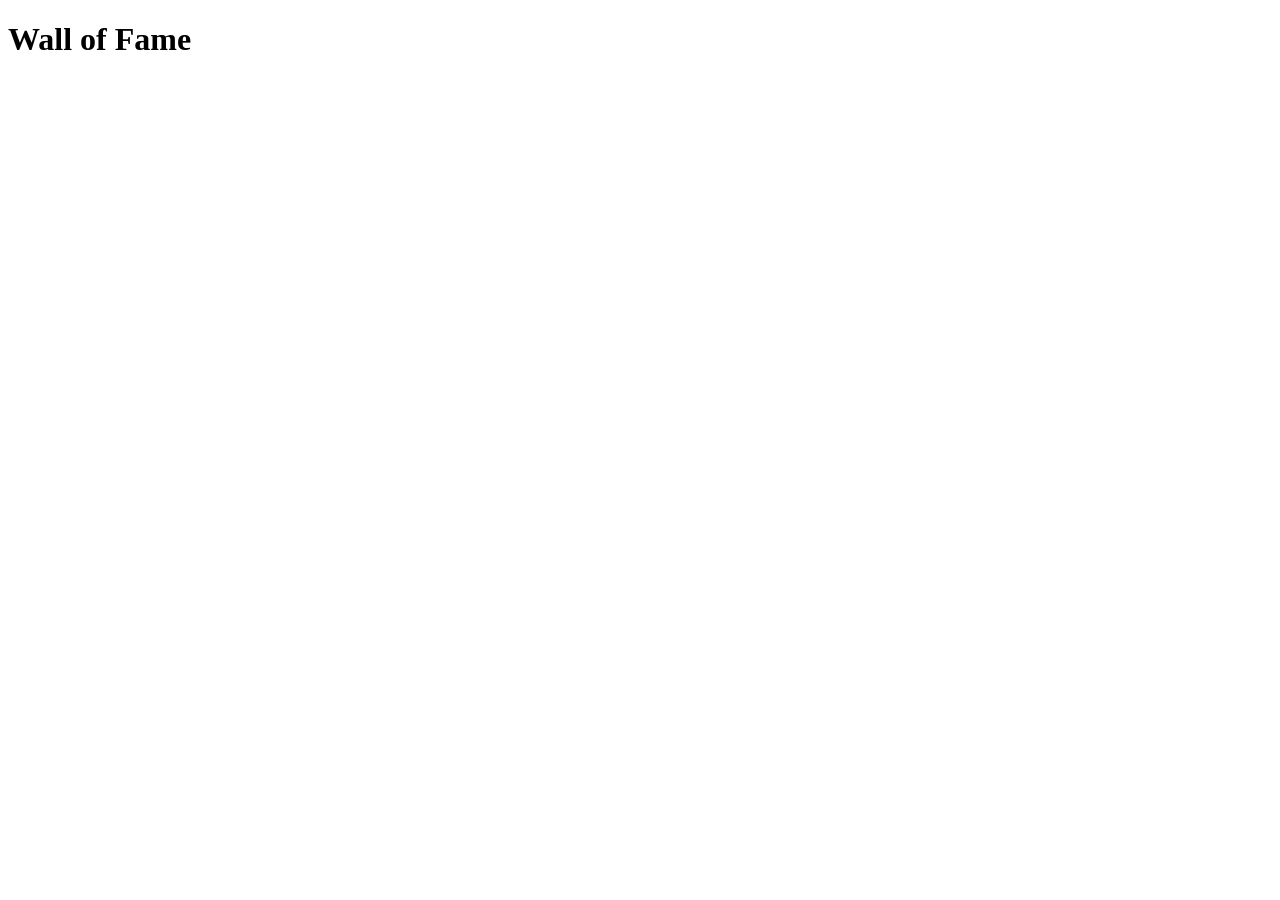
==== index.html @ 2cded3b5 "commit mit deploy workflow" ====
<!DOCTYPE html>
<html lang="de">
<head>
    <meta charset="UTF-8">
    <meta name="viewport" content="width=device-width, initial-scale=1.0">
    <title>Corabell Mag · Highlight-Reel einer Lovestory</title>
    <link rel="preconnect" href="https://fonts.googleapis.com">
    <link rel="preconnect" href="https://fonts.gstatic.com" crossorigin>
    <link href="https://fonts.googleapis.com/css2?family=Dancing+Script:wght@600;700&family=Nunito:wght@400;600;700;800&display=swap" rel="stylesheet">
</head>
<body>
    <h1>Wall of Fame</h1>
</body>
</html>
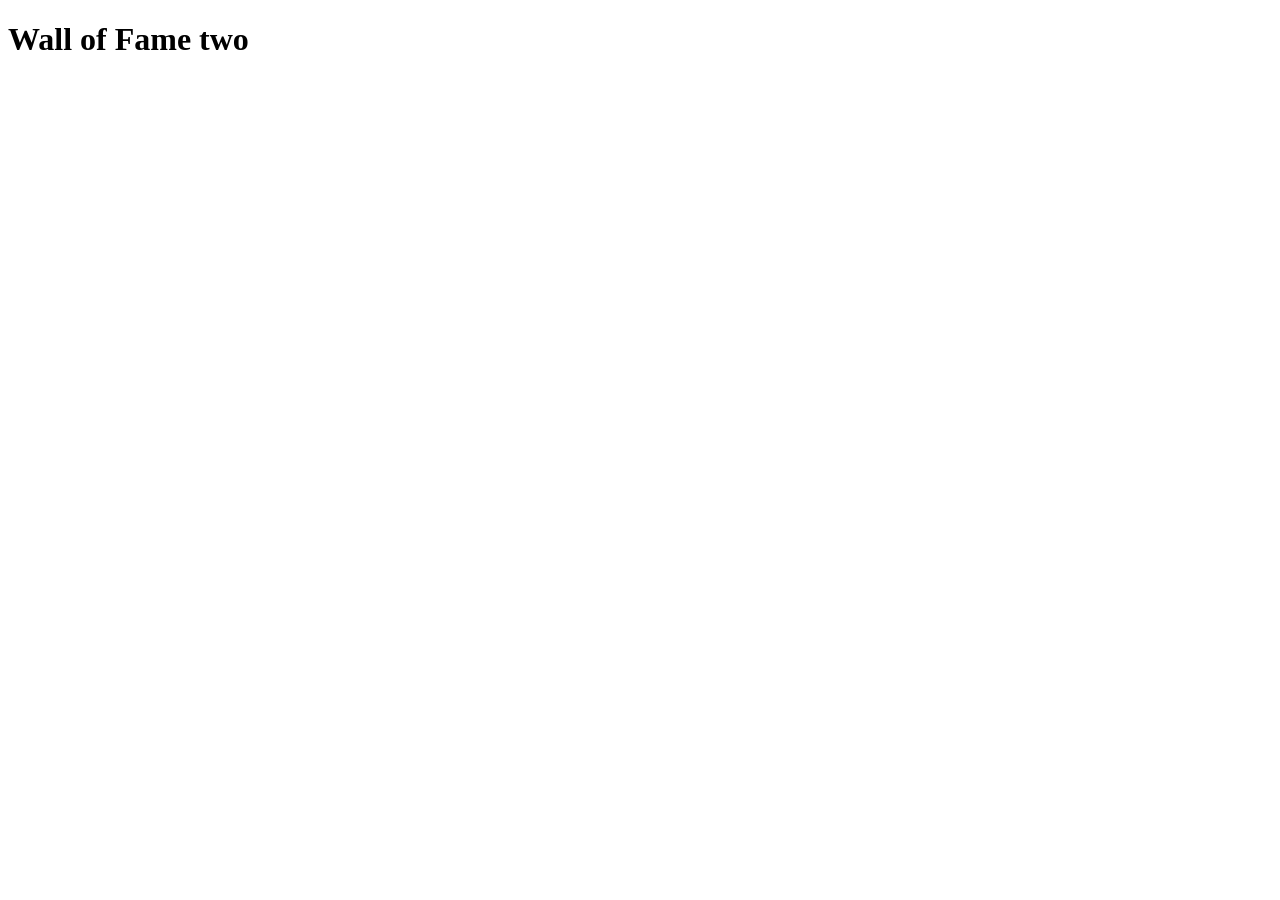
==== commit 7a4a13d5: "commit mit deploy workflow" ====
--- a/index.html
+++ b/index.html
@@ -9,6 +9,6 @@
     <link href="https://fonts.googleapis.com/css2?family=Dancing+Script:wght@600;700&family=Nunito:wght@400;600;700;800&display=swap" rel="stylesheet">
 </head>
 <body>
-    <h1>Wall of Fame</h1>
+    <h1>Wall of Fame two</h1>
 </body>
 </html>
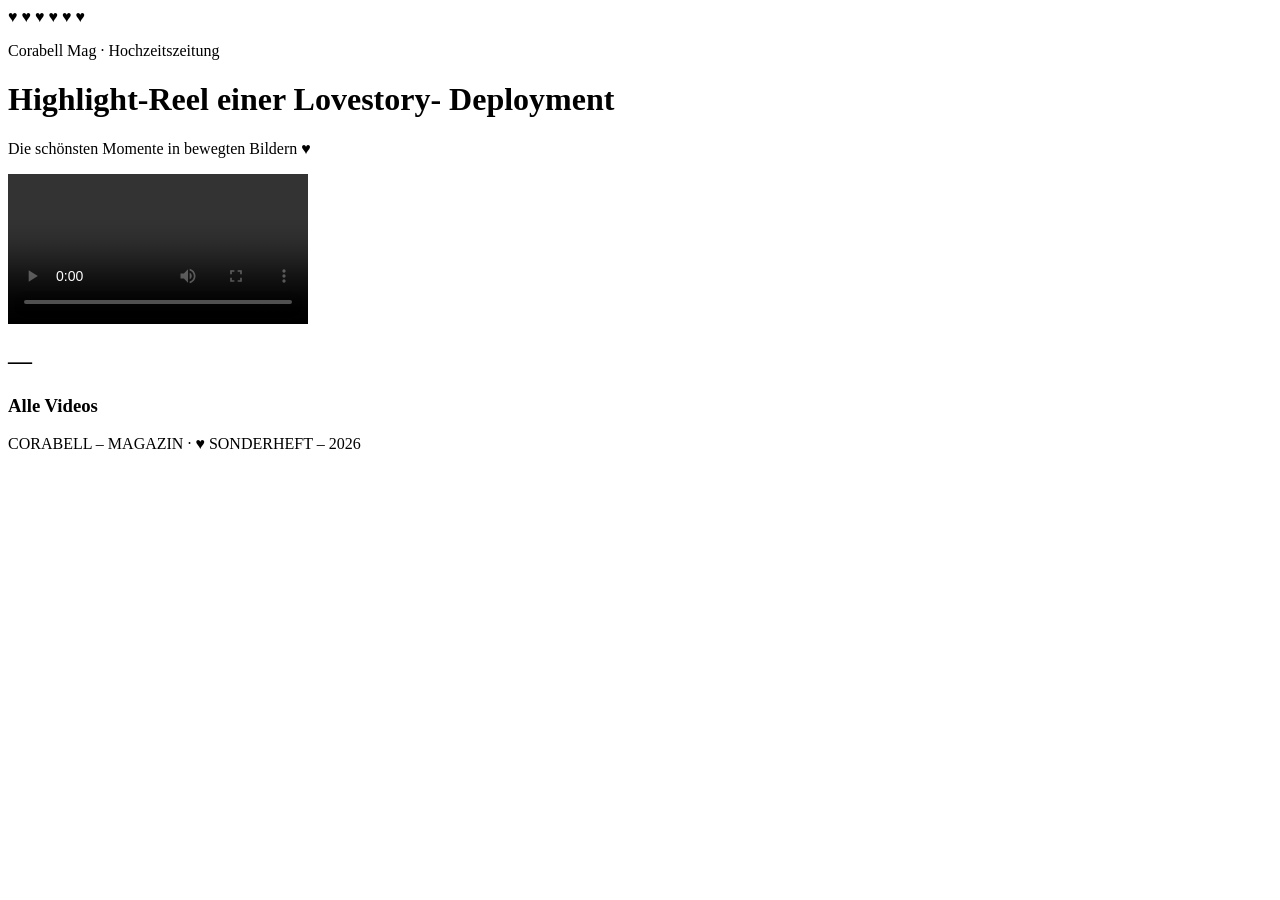
==== commit 04f78b6e: "neuer text" ====
--- a/index.html
+++ b/index.html
@@ -7,8 +7,54 @@
     <link rel="preconnect" href="https://fonts.googleapis.com">
     <link rel="preconnect" href="https://fonts.gstatic.com" crossorigin>
     <link href="https://fonts.googleapis.com/css2?family=Dancing+Script:wght@600;700&family=Nunito:wght@400;600;700;800&display=swap" rel="stylesheet">
+    <link rel="stylesheet" href="styles.css">
 </head>
 <body>
-    <h1>Wall of Fame two</h1>
+    <!-- dekorative Herzen -->
+    <div class="hearts" aria-hidden="true">
+        <span class="heart h1">♥</span>
+        <span class="heart h2">♥</span>
+        <span class="heart h3">♥</span>
+        <span class="heart h4">♥</span>
+        <span class="heart h5">♥</span>
+        <span class="heart h6">♥</span>
+    </div>
+
+    <header class="site-header">
+        <div class="wrap">
+            <p class="kicker">Corabell Mag · Hochzeitszeitung</p>
+            <h1 class="logo">Highlight-Reel einer Lovestory- Deployment</h1>
+            <p class="tagline">Die schönsten Momente in bewegten Bildern ♥</p>
+        </div>
+    </header>
+
+    <main class="wrap">
+        <!-- Hauptplayer -->
+        <section class="player-section">
+            <div class="player-frame">
+                <video id="player" controls preload="metadata" playsinline></video>
+            </div>
+            <div class="player-meta">
+                <h2 id="player-title">—</h2>
+                <p id="player-desc"></p>
+            </div>
+        </section>
+
+        <!-- Galerie -->
+        <section class="gallery-section">
+            <h3 class="section-heading">Alle Videos</h3>
+            <div id="gallery" class="gallery"></div>
+        </section>
+    </main>
+
+    <footer class="site-footer">
+        <div class="wrap footer-row">
+            <span class="footer-brand">CORABELL – MAGAZIN · <span id="year"></span></span>
+            <span class="footer-page">♥</span>
+            <span class="footer-section">SONDERHEFT – 2026</span>
+        </div>
+    </footer>
+
+    <script src="app.js"></script>
 </body>
 </html>
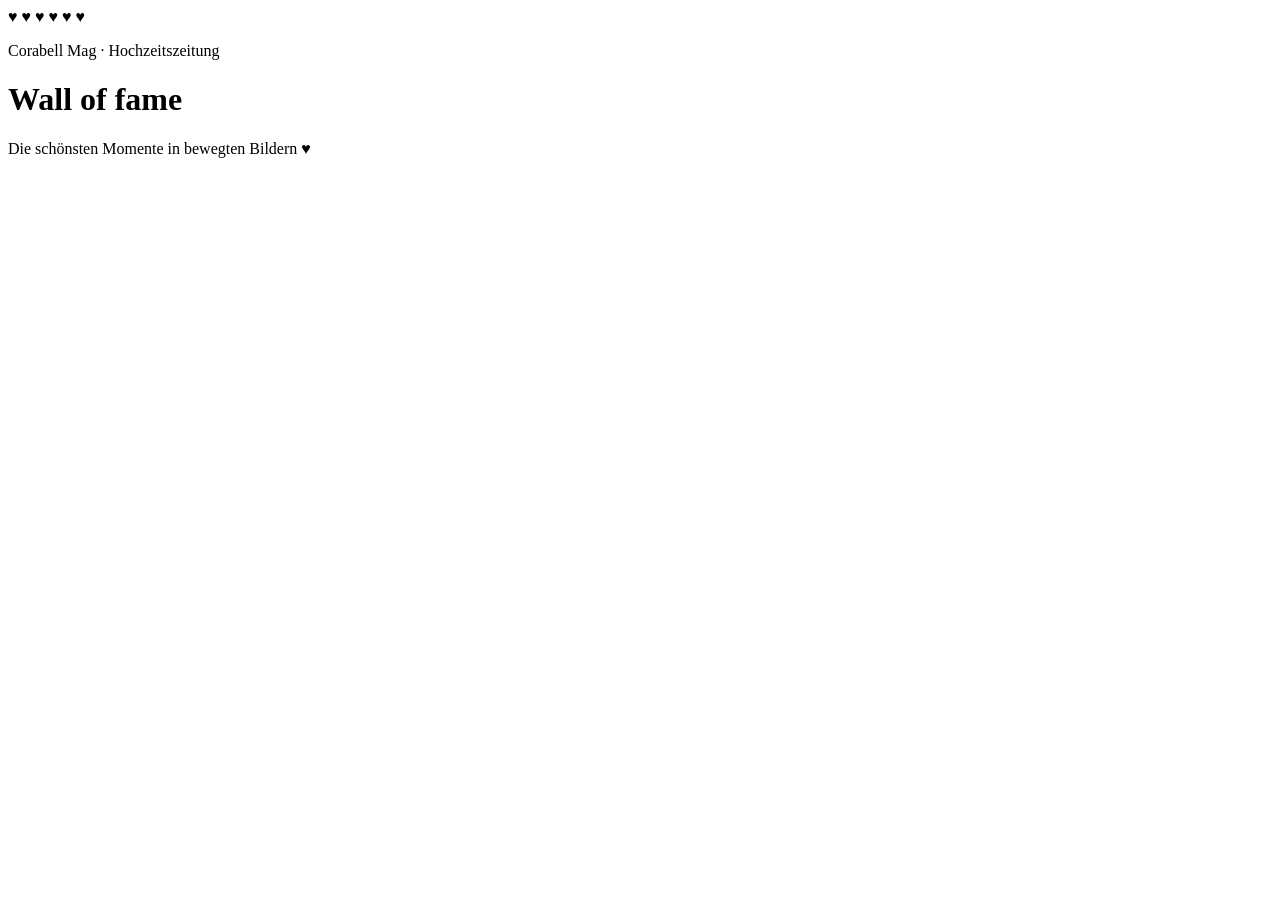
==== commit 754e4eb9: "neuer text" ====
--- a/index.html
+++ b/index.html
@@ -7,7 +7,6 @@
     <link rel="preconnect" href="https://fonts.googleapis.com">
     <link rel="preconnect" href="https://fonts.gstatic.com" crossorigin>
     <link href="https://fonts.googleapis.com/css2?family=Dancing+Script:wght@600;700&family=Nunito:wght@400;600;700;800&display=swap" rel="stylesheet">
-    <link rel="stylesheet" href="styles.css">
 </head>
 <body>
     <!-- dekorative Herzen -->
@@ -23,38 +22,9 @@
     <header class="site-header">
         <div class="wrap">
             <p class="kicker">Corabell Mag · Hochzeitszeitung</p>
-            <h1 class="logo">Highlight-Reel einer Lovestory- Deployment</h1>
+            <h1 class="logo">Wall of fame</h1>
             <p class="tagline">Die schönsten Momente in bewegten Bildern ♥</p>
         </div>
     </header>
-
-    <main class="wrap">
-        <!-- Hauptplayer -->
-        <section class="player-section">
-            <div class="player-frame">
-                <video id="player" controls preload="metadata" playsinline></video>
-            </div>
-            <div class="player-meta">
-                <h2 id="player-title">—</h2>
-                <p id="player-desc"></p>
-            </div>
-        </section>
-
-        <!-- Galerie -->
-        <section class="gallery-section">
-            <h3 class="section-heading">Alle Videos</h3>
-            <div id="gallery" class="gallery"></div>
-        </section>
-    </main>
-
-    <footer class="site-footer">
-        <div class="wrap footer-row">
-            <span class="footer-brand">CORABELL – MAGAZIN · <span id="year"></span></span>
-            <span class="footer-page">♥</span>
-            <span class="footer-section">SONDERHEFT – 2026</span>
-        </div>
-    </footer>
-
-    <script src="app.js"></script>
 </body>
 </html>
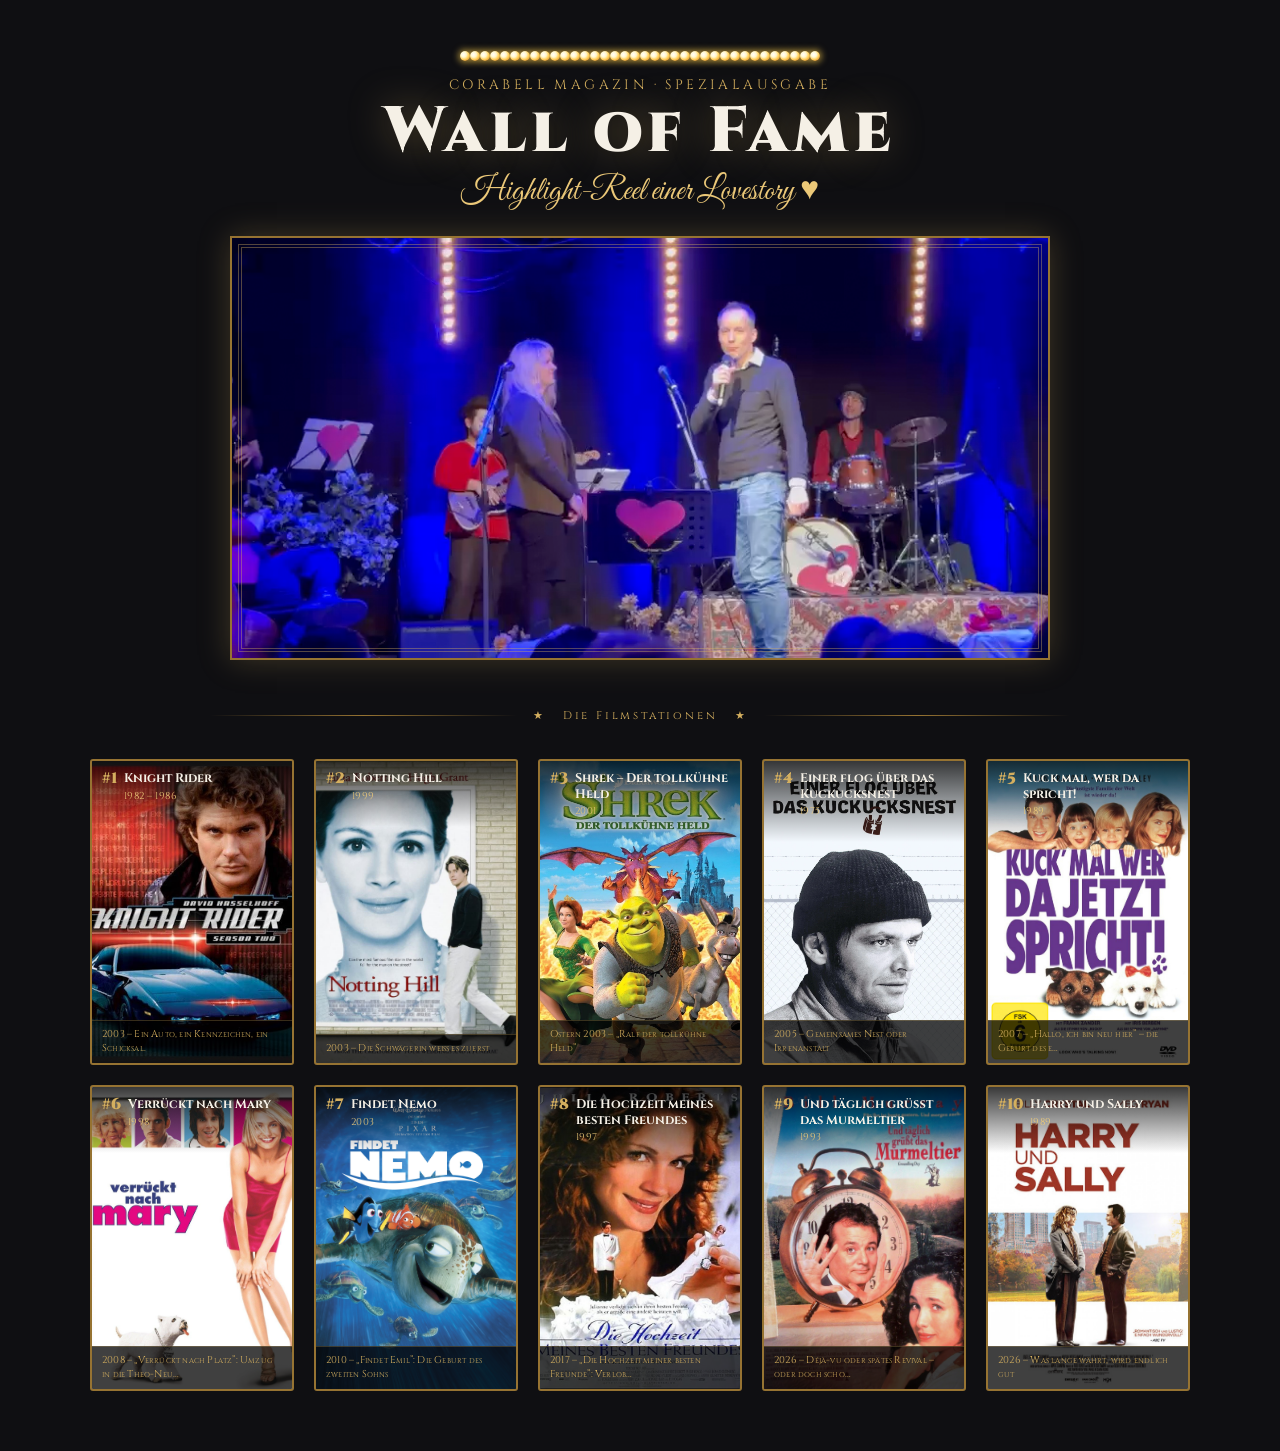
==== commit b7032f5f: "Erste Version von Claude erstellt." ====
--- a/index.html
+++ b/index.html
@@ -1,30 +1,43 @@
 <!DOCTYPE html>
 <html lang="de">
 <head>
-    <meta charset="UTF-8">
-    <meta name="viewport" content="width=device-width, initial-scale=1.0">
-    <title>Corabell Mag · Highlight-Reel einer Lovestory</title>
-    <link rel="preconnect" href="https://fonts.googleapis.com">
-    <link rel="preconnect" href="https://fonts.gstatic.com" crossorigin>
-    <link href="https://fonts.googleapis.com/css2?family=Dancing+Script:wght@600;700&family=Nunito:wght@400;600;700;800&display=swap" rel="stylesheet">
+  <meta charset="UTF-8">
+  <meta name="viewport" content="width=device-width, initial-scale=1.0">
+  <title>Corabell Mag · Wall of Fame</title>
+  <link rel="preconnect" href="https://fonts.googleapis.com">
+  <link rel="preconnect" href="https://fonts.gstatic.com" crossorigin>
+  <link rel="stylesheet" href="css/base.css">
+  <link rel="stylesheet" href="css/overview.css">
 </head>
 <body>
-    <!-- dekorative Herzen -->
-    <div class="hearts" aria-hidden="true">
-        <span class="heart h1">♥</span>
-        <span class="heart h2">♥</span>
-        <span class="heart h3">♥</span>
-        <span class="heart h4">♥</span>
-        <span class="heart h5">♥</span>
-        <span class="heart h6">♥</span>
+
+  <header class="site-header">
+    <!-- Dekorative Lauflicht-Reihe -->
+    <div id="headerDeco" class="header-deco" aria-hidden="true"></div>
+
+    <div class="header-titles">
+      <p class="header-kicker">Corabell Magazin · Spezialausgabe</p>
+      <h1 class="header-logo">Wall of Fame</h1>
+      <p class="header-tagline">Highlight-Reel einer Lovestory ♥</p>
     </div>
 
-    <header class="site-header">
-        <div class="wrap">
-            <p class="kicker">Corabell Mag · Hochzeitszeitung</p>
-            <h1 class="logo">Wall of fame</h1>
-            <p class="tagline">Die schönsten Momente in bewegten Bildern ♥</p>
-        </div>
-    </header>
+    <!-- Hero-Foto -->
+    <div class="hero-photo">
+      <img src="restetst/test.png" alt="Corabell – Ein Abend voller Erinnerungen">
+    </div>
+  </header>
+
+  <main>
+    <div class="section-divider" aria-hidden="true">
+      <span class="section-divider-text">★ &nbsp; Die Filmstationen &nbsp; ★</span>
+    </div>
+
+    <div class="card-grid" id="cardGrid" role="list" aria-label="Alle Walk-of-Fame Einträge">
+      <!-- Karten werden per JS eingefügt -->
+    </div>
+  </main>
+
+  <script src="js/data.js"></script>
+  <script src="js/overview.js"></script>
 </body>
 </html>
--- a/css/base.css
+++ b/css/base.css
@@ -0,0 +1,72 @@
+@import url('https://fonts.googleapis.com/css2?family=Cinzel:wght@400;600;700;900&family=Great+Vibes&family=Special+Elite&display=swap');
+
+:root {
+  --bg:          #0F0F12;
+  --gold:        #D4AF5F;
+  --gold-light:  #EBC878;
+  --gold-dark:   #967332;
+  --star-pink:   #FAD2D7;
+  --cream:       #F5F0E6;
+  --marquee-bg:  #f0ede2;
+  --dark-frame:  #1a0e08;
+
+  --font-cinzel:  'Cinzel', serif;
+  --font-script:  'Great Vibes', cursive;
+  --font-marquee: 'Special Elite', monospace;
+}
+
+*, *::before, *::after { box-sizing: border-box; margin: 0; padding: 0; }
+
+html { scroll-behavior: smooth; }
+
+body {
+  background: var(--bg);
+  color: var(--cream);
+  font-family: var(--font-cinzel);
+  min-height: 100vh;
+  overflow-x: hidden;
+}
+
+/* ── Bulb component (shared overview + detail) ─── */
+.bulb-row {
+  display: flex;
+  justify-content: space-around;
+  align-items: center;
+  padding: 3px 0;
+}
+.bulb {
+  width: 13px;
+  height: 13px;
+  border-radius: 50%;
+  background: radial-gradient(circle at 38% 35%, #ffffff, #fff9d4 30%, #ffd060 55%, #c87a1f 85%);
+  box-shadow: 0 0 6px 2px rgba(255,210,80,.55);
+  animation: bulbBlink 1.6s infinite alternate ease-in-out;
+  flex-shrink: 0;
+}
+.bulb:nth-child(even) { animation-delay: .8s; }
+.bulb:nth-child(3n)   { animation-delay: .4s; }
+
+@keyframes bulbBlink {
+  from { opacity: .28; box-shadow: 0 0 3px 1px rgba(255,210,80,.2); }
+  to   { opacity: 1;   box-shadow: 0 0 10px 4px rgba(255,220,80,.7); }
+}
+
+/* ── Marquee sign (shared) ─────────────────────── */
+.marquee-sign {
+  background: linear-gradient(180deg, #2a1810, #1a0e08 50%, #2a1810);
+  border-radius: 3px;
+  padding: 8px 10px;
+}
+.marquee-board {
+  background: linear-gradient(180deg, #fafaf3, #f0ede2 55%, #e8e3d4);
+  padding: 14px 22px;
+  box-shadow: inset 0 1px 0 rgba(255,255,255,.45), inset 0 -1px 0 rgba(0,0,0,.15);
+}
+.marquee-text {
+  font-family: var(--font-marquee);
+  color: #1a1000;
+  text-align: center;
+  line-height: 1.45;
+  font-size: clamp(.75rem, 2vw, 1.05rem);
+  min-height: 1.5em;
+}
--- a/css/overview.css
+++ b/css/overview.css
@@ -0,0 +1,203 @@
+/* ════════════════════════════════════════
+   ÜBERSICHTSSEITE
+   ════════════════════════════════════════ */
+
+/* ── Site Header ─────────────────────── */
+.site-header {
+  position: relative;
+  text-align: center;
+  padding: 40px 20px 0;
+  overflow: hidden;
+}
+
+.header-deco {
+  display: flex;
+  justify-content: center;
+  gap: 2px;
+  padding: 8px 0 12px;
+}
+.header-deco .bulb { width: 10px; height: 10px; }
+
+.header-titles {
+  margin-bottom: 24px;
+}
+.header-kicker {
+  font-family: var(--font-cinzel);
+  font-size: clamp(.65rem, 1.5vw, .85rem);
+  letter-spacing: .25em;
+  color: var(--gold);
+  text-transform: uppercase;
+  margin-bottom: 6px;
+}
+.header-logo {
+  font-family: var(--font-cinzel);
+  font-weight: 900;
+  font-size: clamp(2rem, 7vw, 4rem);
+  color: var(--cream);
+  letter-spacing: .08em;
+  line-height: 1;
+  text-shadow: 0 0 40px rgba(212,175,95,.4);
+}
+.header-tagline {
+  font-family: var(--font-script);
+  font-size: clamp(1.2rem, 3vw, 2rem);
+  color: var(--gold-light);
+  margin-top: 6px;
+}
+
+/* Hero photo */
+.hero-photo {
+  position: relative;
+  max-width: 820px;
+  margin: 0 auto 48px;
+  border: 2px solid var(--gold-dark);
+  box-shadow: 0 0 30px rgba(212,175,95,.25);
+  overflow: hidden;
+}
+.hero-photo::before,
+.hero-photo::after {
+  content: '';
+  position: absolute;
+  inset: 6px;
+  border: 1px solid rgba(212,175,95,.4);
+  pointer-events: none;
+  z-index: 1;
+}
+.hero-photo::after { inset: 9px; }
+.hero-photo img {
+  width: 100%;
+  display: block;
+  max-height: 420px;
+  object-fit: cover;
+  object-position: center top;
+}
+
+/* Section divider */
+.section-divider {
+  display: flex;
+  align-items: center;
+  gap: 16px;
+  max-width: 900px;
+  margin: 0 auto 36px;
+  padding: 0 20px;
+}
+.section-divider::before,
+.section-divider::after {
+  content: '';
+  flex: 1;
+  height: 1px;
+  background: linear-gradient(90deg, transparent, var(--gold-dark), transparent);
+}
+.section-divider-text {
+  font-family: var(--font-cinzel);
+  font-size: .7rem;
+  letter-spacing: .25em;
+  color: var(--gold);
+  white-space: nowrap;
+}
+
+/* ── Card Grid ───────────────────────── */
+main { padding: 0 20px 60px; }
+
+.card-grid {
+  display: grid;
+  grid-template-columns: repeat(auto-fill, minmax(200px, 1fr));
+  gap: 20px;
+  max-width: 1100px;
+  margin: 0 auto;
+}
+
+@media (min-width: 600px)  { .card-grid { grid-template-columns: repeat(3, 1fr); } }
+@media (min-width: 900px)  { .card-grid { grid-template-columns: repeat(4, 1fr); } }
+@media (min-width: 1200px) { .card-grid { grid-template-columns: repeat(5, 1fr); } }
+
+/* ── Teaser Card ─────────────────────── */
+.teaser-card {
+  position: relative;
+  display: block;
+  text-decoration: none;
+  aspect-ratio: 2/3;
+  overflow: hidden;
+  border: 2px solid var(--gold-dark);
+  border-radius: 3px;
+  background: linear-gradient(145deg, #1a0a1a, #0a0a1a);
+  cursor: pointer;
+
+  /* entrance: start hidden */
+  opacity: 0;
+  transform: translateY(28px) scale(.97);
+  transition: opacity .5s ease, transform .5s ease, border-color .3s;
+  transition-delay: calc(var(--i, 0) * 70ms);
+}
+.teaser-card.is-visible {
+  opacity: 1;
+  transform: translateY(0) scale(1);
+}
+.teaser-card:hover {
+  border-color: var(--gold);
+  box-shadow: 0 0 18px rgba(212,175,95,.35);
+}
+
+/* Poster image */
+.teaser-img {
+  position: absolute;
+  inset: 0;
+  background-size: cover;
+  background-position: center top;
+  transition: transform .45s ease;
+}
+.teaser-card:hover .teaser-img { transform: scale(1.06); }
+
+/* Top overlay */
+.teaser-overlay-top {
+  position: absolute;
+  top: 0; left: 0; right: 0;
+  background: linear-gradient(180deg, rgba(0,0,0,.78) 0%, rgba(0,0,0,0) 100%);
+  padding: 10px 10px 24px;
+  display: flex;
+  align-items: flex-start;
+  gap: 7px;
+}
+.teaser-nr {
+  font-family: var(--font-cinzel);
+  font-weight: 900;
+  color: var(--gold);
+  font-size: .95rem;
+  line-height: 1;
+  white-space: nowrap;
+  flex-shrink: 0;
+}
+.teaser-meta { display: flex; flex-direction: column; gap: 2px; }
+.teaser-title {
+  font-family: var(--font-cinzel);
+  font-weight: 700;
+  color: var(--cream);
+  font-size: .78rem;
+  line-height: 1.25;
+}
+.teaser-year {
+  font-family: var(--font-cinzel);
+  color: var(--gold-light);
+  font-size: .62rem;
+  letter-spacing: .05em;
+}
+
+/* Bottom lovestory label */
+.teaser-label-bar {
+  position: absolute;
+  bottom: 0; left: 0; right: 0;
+  background: rgba(0,0,0,.75);
+  padding: 7px 10px 8px;
+  border-top: 1px solid rgba(212,175,95,.25);
+  transition: transform .3s ease;
+}
+.teaser-card:hover .teaser-label-bar { transform: translateY(-3px); }
+.teaser-lovestory {
+  display: block;
+  font-family: var(--font-cinzel);
+  font-variant: small-caps;
+  color: var(--gold);
+  font-size: .62rem;
+  line-height: 1.35;
+  letter-spacing: .02em;
+}
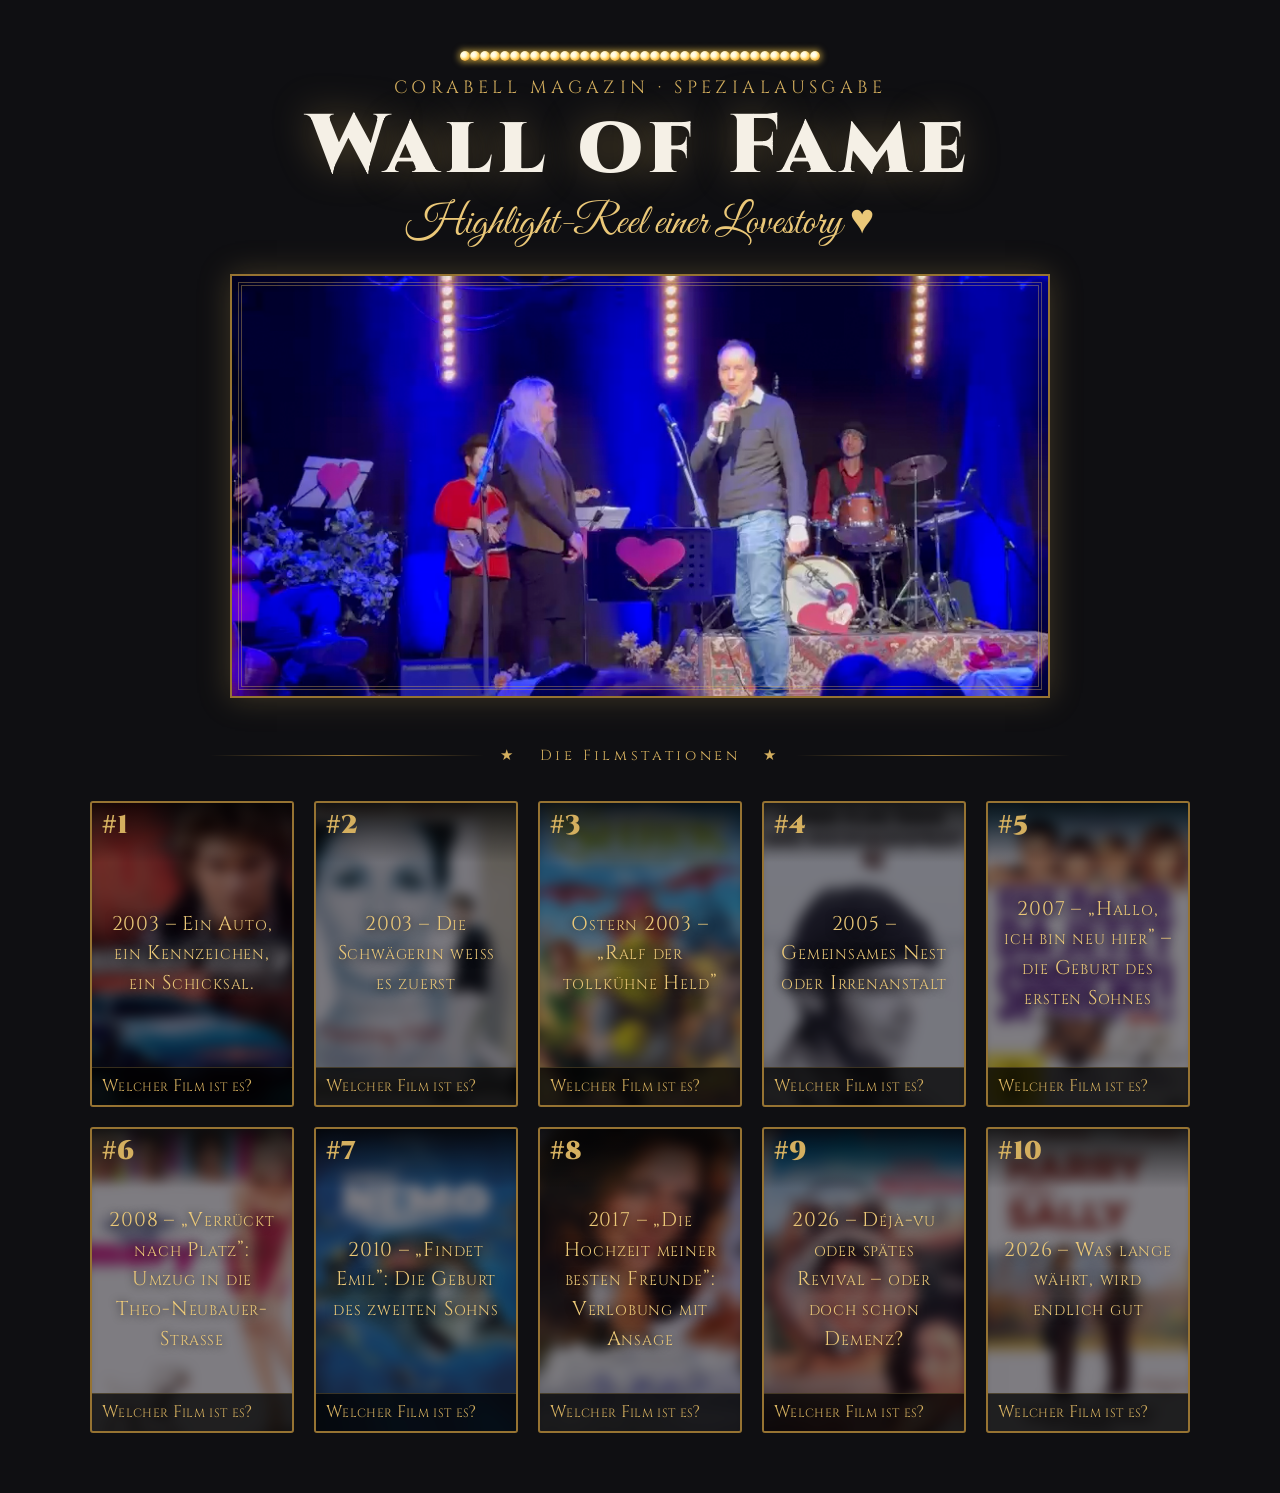
==== commit 98e7069a: "Fehler behobne" ====
--- a/index.html
+++ b/index.html
@@ -32,9 +32,9 @@
       <span class="section-divider-text">★ &nbsp; Die Filmstationen &nbsp; ★</span>
     </div>
 
-    <div class="card-grid" id="cardGrid" role="list" aria-label="Alle Walk-of-Fame Einträge">
+    <ul class="card-grid" id="cardGrid">
       <!-- Karten werden per JS eingefügt -->
-    </div>
+    </ul>
   </main>
 
   <script src="js/data.js"></script>
--- a/css/base.css
+++ b/css/base.css
@@ -67,6 +67,6 @@
   color: #1a1000;
   text-align: center;
   line-height: 1.45;
-  font-size: clamp(.75rem, 2vw, 1.05rem);
+  font-size: clamp(.98rem, 2.6vw, 1.37rem);
   min-height: 1.5em;
 }
--- a/css/overview.css
+++ b/css/overview.css
@@ -23,7 +23,7 @@
 }
 .header-kicker {
   font-family: var(--font-cinzel);
-  font-size: clamp(.65rem, 1.5vw, .85rem);
+  font-size: clamp(.85rem, 1.95vw, 1.11rem);
   letter-spacing: .25em;
   color: var(--gold);
   text-transform: uppercase;
@@ -32,7 +32,7 @@
 .header-logo {
   font-family: var(--font-cinzel);
   font-weight: 900;
-  font-size: clamp(2rem, 7vw, 4rem);
+  font-size: clamp(2.6rem, 9.1vw, 5.2rem);
   color: var(--cream);
   letter-spacing: .08em;
   line-height: 1;
@@ -40,7 +40,7 @@
 }
 .header-tagline {
   font-family: var(--font-script);
-  font-size: clamp(1.2rem, 3vw, 2rem);
+  font-size: clamp(1.56rem, 3.9vw, 2.6rem);
   color: var(--gold-light);
   margin-top: 6px;
 }
@@ -90,7 +90,7 @@
 }
 .section-divider-text {
   font-family: var(--font-cinzel);
-  font-size: .7rem;
+  font-size: .91rem;
   letter-spacing: .25em;
   color: var(--gold);
   white-space: nowrap;
@@ -100,12 +100,16 @@
 main { padding: 0 20px 60px; }
 
 .card-grid {
+  list-style: none;
+  padding: 0;
+  margin: 0 auto;
   display: grid;
   grid-template-columns: repeat(auto-fill, minmax(200px, 1fr));
   gap: 20px;
   max-width: 1100px;
-  margin: 0 auto;
-}
+}
+
+.card-grid li { display: contents; }
 
 @media (min-width: 600px)  { .card-grid { grid-template-columns: repeat(3, 1fr); } }
 @media (min-width: 900px)  { .card-grid { grid-template-columns: repeat(4, 1fr); } }
@@ -138,15 +142,48 @@
   box-shadow: 0 0 18px rgba(212,175,95,.35);
 }
 
-/* Poster image */
+/* Poster image – blurred to hide the film */
 .teaser-img {
   position: absolute;
   inset: 0;
   background-size: cover;
   background-position: center top;
-  transition: transform .45s ease;
-}
-.teaser-card:hover .teaser-img { transform: scale(1.06); }
+  filter: blur(6px);
+  transform: scale(1.1);
+  transition: transform .45s ease, filter .45s ease;
+}
+.teaser-card:hover .teaser-img {
+  transform: scale(1.14);
+  filter: blur(4px);
+}
+
+/* Dark overlay over blurred poster */
+.teaser-blur-overlay {
+  position: absolute;
+  inset: 0;
+  background: rgba(8, 4, 14, 0.52);
+}
+
+/* Centered lovestoryTitel */
+.teaser-center {
+  position: absolute;
+  inset: 0;
+  display: flex;
+  align-items: center;
+  justify-content: center;
+  padding: 48px 14px 48px;
+  text-align: center;
+  pointer-events: none;
+}
+.teaser-lovestory-center {
+  font-family: var(--font-cinzel);
+  color: var(--gold-light);
+  font-size: clamp(.94rem, 2.34vw, 1.24rem);
+  line-height: 1.5;
+  letter-spacing: .04em;
+  font-variant: small-caps;
+  text-shadow: 0 1px 8px rgba(0,0,0,.9);
+}
 
 /* Top overlay */
 .teaser-overlay-top {
@@ -162,7 +199,7 @@
   font-family: var(--font-cinzel);
   font-weight: 900;
   color: var(--gold);
-  font-size: .95rem;
+  font-size: 1.61rem;
   line-height: 1;
   white-space: nowrap;
   flex-shrink: 0;
@@ -172,13 +209,13 @@
   font-family: var(--font-cinzel);
   font-weight: 700;
   color: var(--cream);
-  font-size: .78rem;
+  font-size: 1.01rem;
   line-height: 1.25;
 }
 .teaser-year {
   font-family: var(--font-cinzel);
   color: var(--gold-light);
-  font-size: .62rem;
+  font-size: .81rem;
   letter-spacing: .05em;
 }
 
@@ -197,7 +234,7 @@
   font-family: var(--font-cinzel);
   font-variant: small-caps;
   color: var(--gold);
-  font-size: .62rem;
+  font-size: 1.05rem;
   line-height: 1.35;
   letter-spacing: .02em;
 }
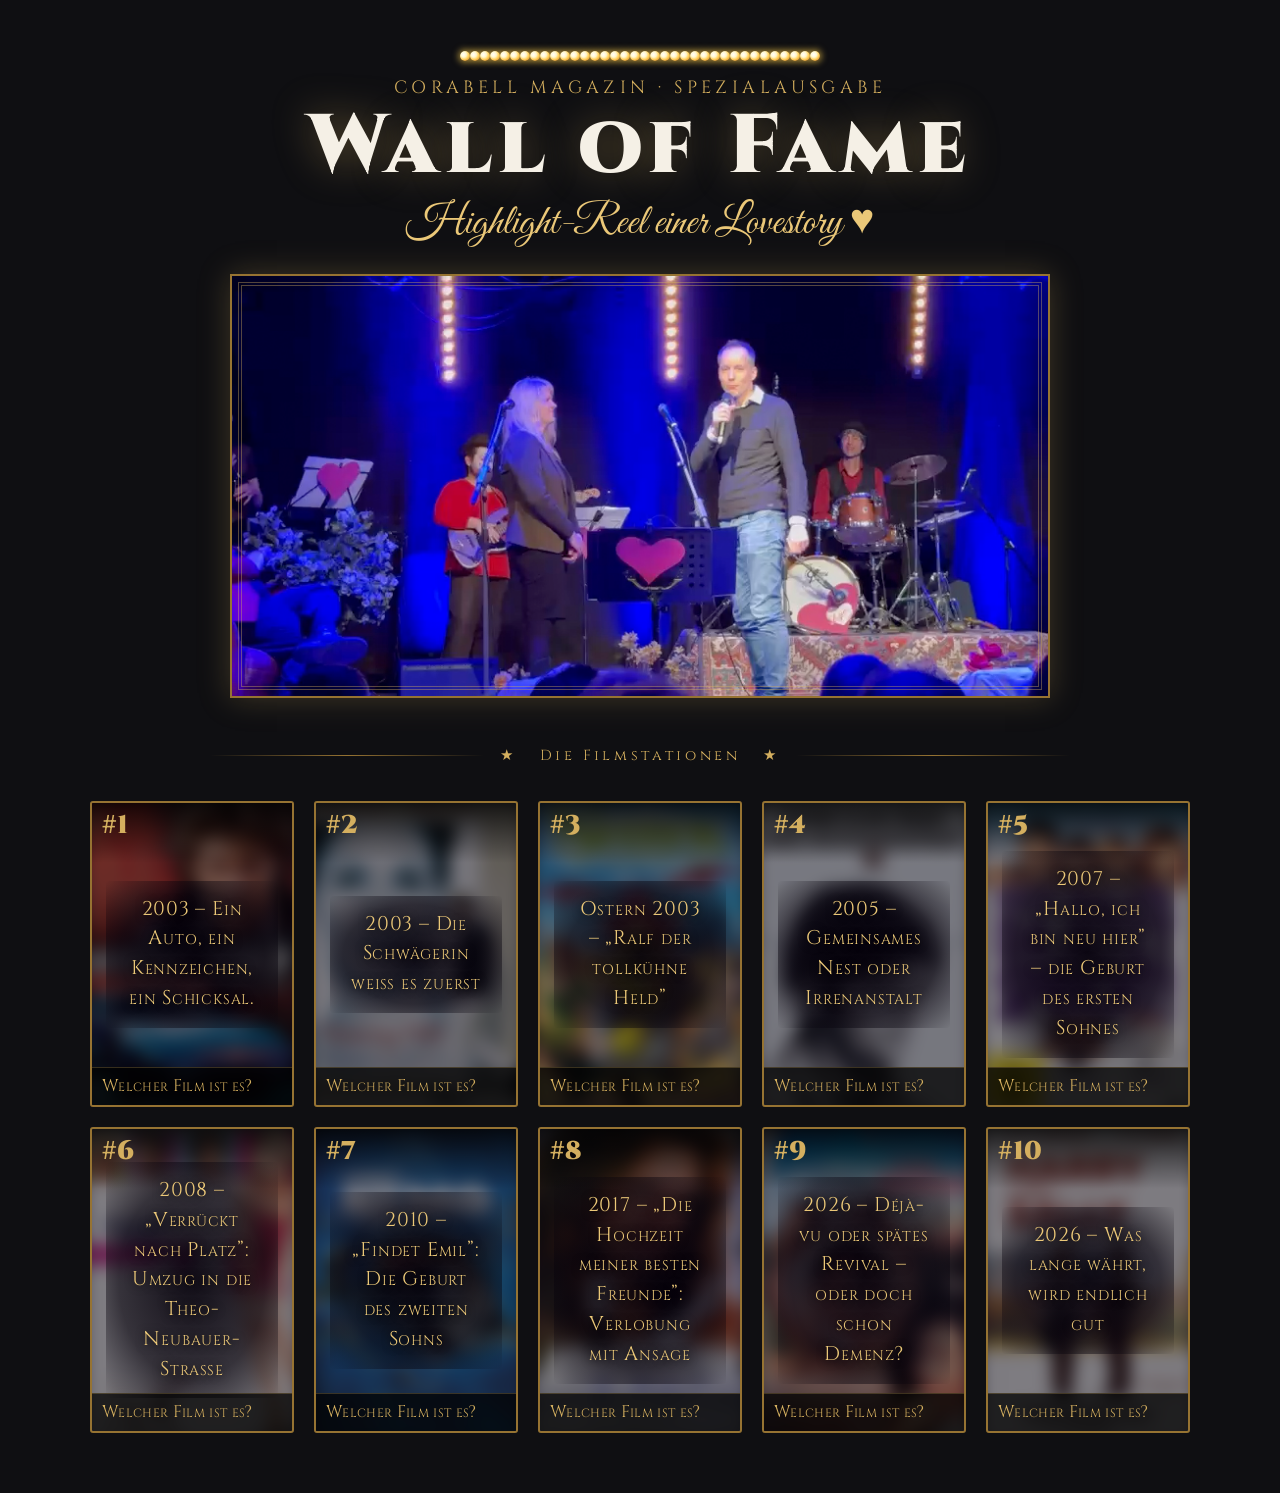
==== commit 87b2406c: "Favicon eingeführt" ====
--- a/index.html
+++ b/index.html
@@ -4,6 +4,7 @@
   <meta charset="UTF-8">
   <meta name="viewport" content="width=device-width, initial-scale=1.0">
   <title>Corabell Mag · Wall of Fame</title>
+  <link rel="icon" type="image/svg+xml" href="favicon.svg">
   <link rel="preconnect" href="https://fonts.googleapis.com">
   <link rel="preconnect" href="https://fonts.gstatic.com" crossorigin>
   <link rel="stylesheet" href="css/base.css">
--- a/css/overview.css
+++ b/css/overview.css
@@ -148,13 +148,13 @@
   inset: 0;
   background-size: cover;
   background-position: center top;
-  filter: blur(6px);
+  filter: blur(7.8px);
   transform: scale(1.1);
   transition: transform .45s ease, filter .45s ease;
 }
 .teaser-card:hover .teaser-img {
   transform: scale(1.14);
-  filter: blur(4px);
+  filter: blur(5.2px);
 }
 
 /* Dark overlay over blurred poster */
@@ -183,6 +183,9 @@
   letter-spacing: .04em;
   font-variant: small-caps;
   text-shadow: 0 1px 8px rgba(0,0,0,.9);
+  background: radial-gradient(ellipse at center, rgba(6,2,12,.9) 0%, rgba(6,2,12,.6) 60%, transparent 100%);
+  padding: 14px 20px;
+  border-radius: 3px;
 }
 
 /* Top overlay */
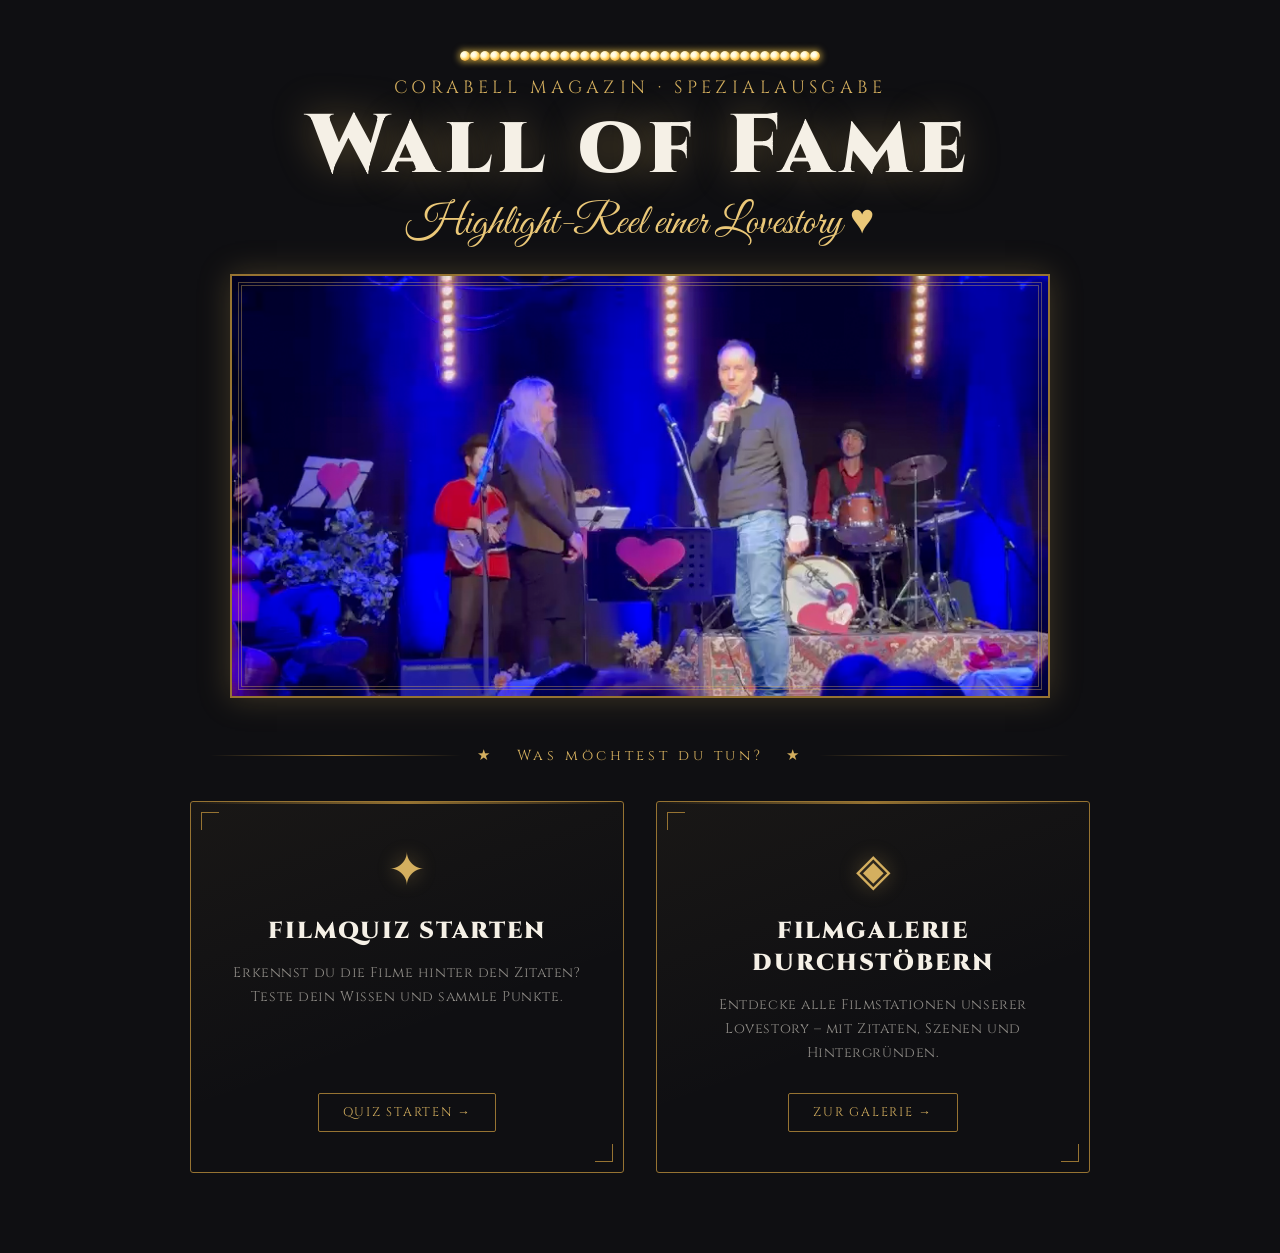
==== commit 00b83cae: "Aufteilung in INdex und Gallery" ====
--- a/index.html
+++ b/index.html
@@ -9,36 +9,56 @@
   <link rel="preconnect" href="https://fonts.gstatic.com" crossorigin>
   <link rel="stylesheet" href="css/base.css">
   <link rel="stylesheet" href="css/overview.css">
+  <link rel="stylesheet" href="css/home.css">
 </head>
 <body>
 
   <header class="site-header">
-    <!-- Dekorative Lauflicht-Reihe -->
     <div id="headerDeco" class="header-deco" aria-hidden="true"></div>
-
     <div class="header-titles">
       <p class="header-kicker">Corabell Magazin · Spezialausgabe</p>
       <h1 class="header-logo">Wall of Fame</h1>
       <p class="header-tagline">Highlight-Reel einer Lovestory ♥</p>
     </div>
-
-    <!-- Hero-Foto -->
     <div class="hero-photo">
       <img src="restetst/test.png" alt="Corabell – Ein Abend voller Erinnerungen">
     </div>
   </header>
 
-  <main>
+  <main class="home-main">
+
     <div class="section-divider" aria-hidden="true">
-      <span class="section-divider-text">★ &nbsp; Die Filmstationen &nbsp; ★</span>
+      <span class="section-divider-text">★ &nbsp; Was möchtest du tun? &nbsp; ★</span>
     </div>
 
-    <ul class="card-grid" id="cardGrid">
-      <!-- Karten werden per JS eingefügt -->
-    </ul>
+    <div class="choice-grid">
+
+      <a href="quiz.html" class="choice-card">
+        <div class="choice-deco" aria-hidden="true"></div>
+        <span class="choice-icon">✦</span>
+        <h2 class="choice-title">Filmquiz starten</h2>
+        <p class="choice-desc">Erkennst du die Filme hinter den Zitaten? Teste dein Wissen und sammle Punkte.</p>
+        <span class="choice-btn">Quiz starten →</span>
+      </a>
+
+      <a href="gallery.html" class="choice-card">
+        <div class="choice-deco" aria-hidden="true"></div>
+        <span class="choice-icon">◈</span>
+        <h2 class="choice-title">Filmgalerie durchstöbern</h2>
+        <p class="choice-desc">Entdecke alle Filmstationen unserer Lovestory – mit Zitaten, Szenen und Hintergründen.</p>
+        <span class="choice-btn">Zur Galerie →</span>
+      </a>
+
+    </div>
+
   </main>
 
   <script src="js/data.js"></script>
-  <script src="js/overview.js"></script>
+  <script>
+    document.addEventListener('DOMContentLoaded', () => {
+      const deco = document.getElementById('headerDeco');
+      if (deco) { deco.innerHTML = ''; deco.appendChild(buildBulbRow(36)); }
+    });
+  </script>
 </body>
 </html>
--- a/css/home.css
+++ b/css/home.css
@@ -0,0 +1,124 @@
+/* ════════════════════════════════════════
+   HOME / LANDING PAGE
+   ════════════════════════════════════════ */
+
+.home-main {
+  padding: 0 20px 80px;
+}
+
+/* ── Choice grid ─────────────────────── */
+.choice-grid {
+  display: grid;
+  grid-template-columns: 1fr;
+  gap: 24px;
+  max-width: 900px;
+  margin: 0 auto;
+}
+
+@media (min-width: 640px) {
+  .choice-grid {
+    grid-template-columns: 1fr 1fr;
+    gap: 32px;
+  }
+}
+
+/* ── Choice card ─────────────────────── */
+.choice-card {
+  position: relative;
+  display: flex;
+  flex-direction: column;
+  align-items: center;
+  text-align: center;
+  text-decoration: none;
+  padding: 48px 32px 40px;
+  border: 1px solid var(--gold-dark);
+  border-radius: 3px;
+  background: linear-gradient(160deg, rgba(212,175,95,.05) 0%, rgba(15,15,18,0) 60%);
+  overflow: hidden;
+  transition: border-color .3s, box-shadow .3s, transform .25s;
+}
+
+.choice-card:hover {
+  border-color: var(--gold);
+  box-shadow: 0 0 40px rgba(212,175,95,.18), inset 0 0 30px rgba(212,175,95,.04);
+  transform: translateY(-4px);
+}
+
+/* Corner decorations */
+.choice-card::before,
+.choice-card::after {
+  content: '';
+  position: absolute;
+  width: 18px;
+  height: 18px;
+  border-color: var(--gold-dark);
+  border-style: solid;
+  transition: border-color .3s;
+}
+.choice-card::before { top: 10px; left: 10px; border-width: 1px 0 0 1px; }
+.choice-card::after  { bottom: 10px; right: 10px; border-width: 0 1px 1px 0; }
+.choice-card:hover::before,
+.choice-card:hover::after { border-color: var(--gold); }
+
+.choice-deco {
+  position: absolute;
+  top: 0; left: 0; right: 0;
+  height: 2px;
+  background: linear-gradient(90deg, transparent, var(--gold-dark), transparent);
+  transition: background .3s;
+}
+.choice-card:hover .choice-deco {
+  background: linear-gradient(90deg, transparent, var(--gold), transparent);
+}
+
+/* ── Card content ────────────────────── */
+.choice-icon {
+  font-size: 2.8rem;
+  color: var(--gold);
+  line-height: 1;
+  margin-bottom: 20px;
+  display: block;
+  text-shadow: 0 0 20px rgba(212,175,95,.4);
+  transition: text-shadow .3s;
+}
+.choice-card:hover .choice-icon {
+  text-shadow: 0 0 32px rgba(212,175,95,.7);
+}
+
+.choice-title {
+  font-family: var(--font-cinzel);
+  font-size: clamp(1.1rem, 3vw, 1.45rem);
+  font-weight: 900;
+  color: var(--cream);
+  letter-spacing: .08em;
+  margin-bottom: 14px;
+  text-transform: uppercase;
+}
+
+.choice-desc {
+  font-family: var(--font-cinzel);
+  font-size: clamp(.75rem, 1.8vw, .88rem);
+  color: rgba(245,240,230,.55);
+  line-height: 1.7;
+  letter-spacing: .04em;
+  margin-bottom: 28px;
+  flex: 1;
+}
+
+.choice-btn {
+  display: inline-block;
+  font-family: var(--font-cinzel);
+  font-size: .78rem;
+  letter-spacing: .14em;
+  color: var(--gold);
+  border: 1px solid var(--gold-dark);
+  padding: 10px 24px;
+  border-radius: 2px;
+  transition: background .2s, border-color .2s, color .2s;
+  text-transform: uppercase;
+}
+.choice-card:hover .choice-btn {
+  background: rgba(212,175,95,.12);
+  border-color: var(--gold);
+  color: var(--gold-light);
+}
